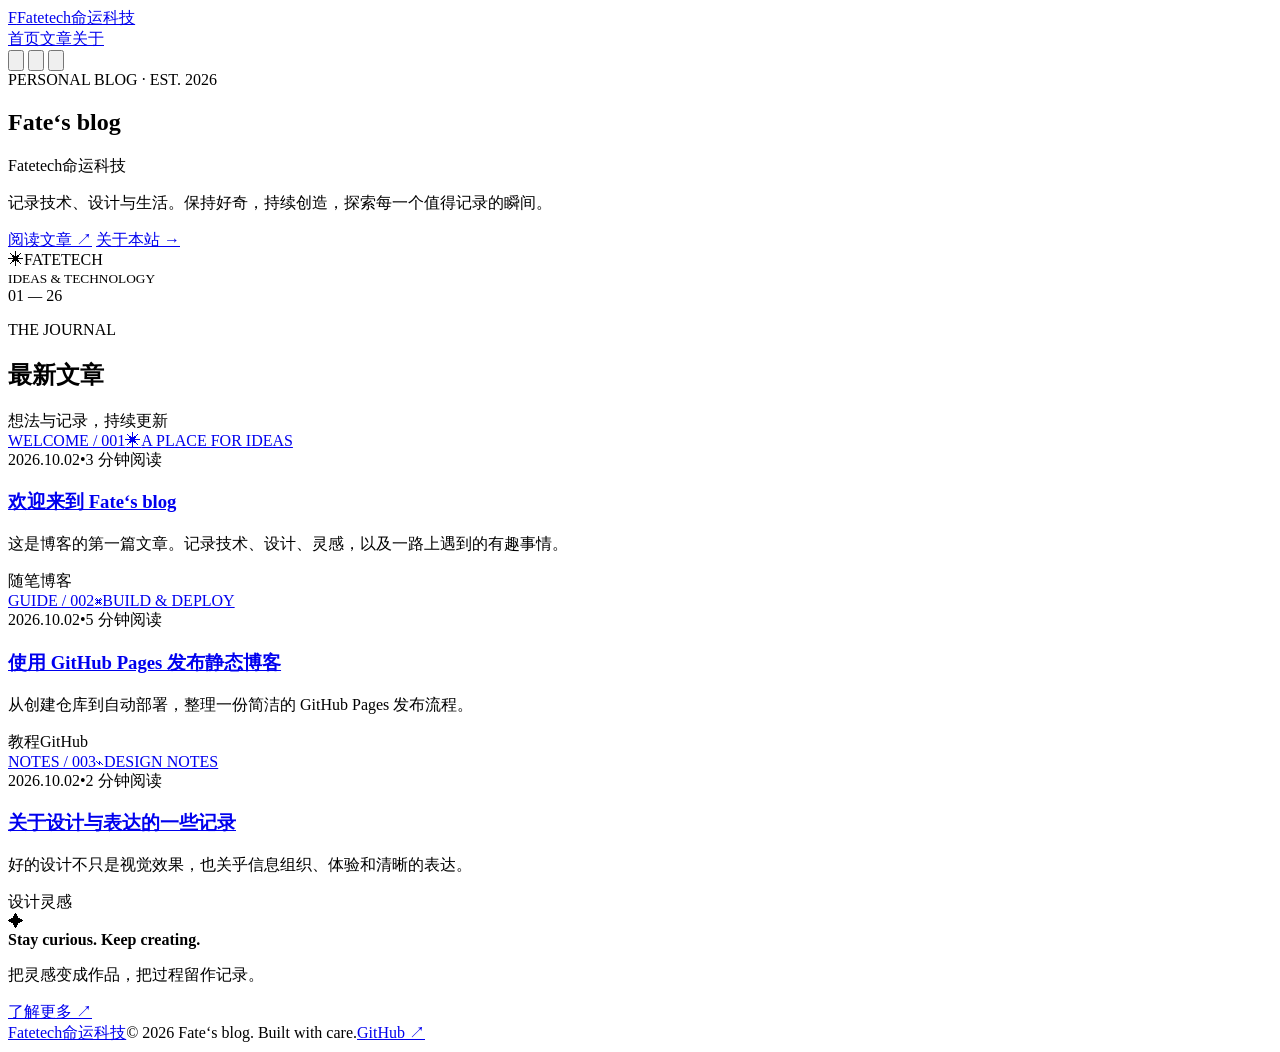
==== index.html @ e9076ceb "Update index.html" ====
<!doctype html>
<html lang="zh-CN">
<head>
  <meta charset="utf-8">
  <meta name="viewport" content="width=device-width,initial-scale=1">
  <meta name="theme-color" content="#f5f6fa">
  <meta name="description" content="Fate's blog - Fatetech命运科技，记录技术、设计与生活。">
  <title>Fate's blog-Fatetech命运科技</title>
  <link rel="icon" href="assets/favicon.svg" type="image/svg+xml">
  <link rel="stylesheet" href="assets/css/style.css">
</head>
<body>
  <div class="ambient ambient-one"></div><div class="ambient ambient-two"></div>
  <header class="site-header">
    <a class="brand" href="./" aria-label="Fatetech命运科技首页">
      <span class="brand-mark">F</span><span>Fatetech命运科技</span>
    </a>
    <nav class="nav" aria-label="主导航">
      <a class="active" href="./">首页</a><a href="#articles">文章</a><a href="about.html">关于</a>
    </nav>
    <div class="header-actions">
      <button class="icon-button" id="search-toggle" aria-label="搜索文章" title="搜索"><svg viewBox="0 0 24 24"><circle cx="10.8" cy="10.8" r="6.8"/><path d="m16 16 5 5"/></svg></button>
      <button class="icon-button" id="theme-toggle" aria-label="切换主题" title="切换主题"><svg viewBox="0 0 24 24"><path d="M20.2 15.2A8.4 8.4 0 0 1 8.8 3.8 8.5 8.5 0 1 0 20.2 15.2Z"/></svg></button>
      <button class="menu-button" id="menu-toggle" aria-label="打开菜单"><svg viewBox="0 0 24 24" aria-hidden="true"><path d="M4 7h16M4 12h16M4 17h16" fill="none" stroke="currentColor" stroke-width="1.8" stroke-linecap="round"/></svg></button>
    </div>
  </header>
  <main class="container">
    <section class="hero">
      <div class="hero-copy">
        <div class="eyebrow"><span class="status-dot"></span> PERSONAL BLOG · EST. 2026</div>
        <h1>Fate‘s <span>blog</span></h1>
        <p class="hero-subtitle">Fatetech命运科技</p>
        <p class="hero-desc">记录技术、设计与生活。保持好奇，持续创造，探索每一个值得记录的瞬间。</p>
        <div class="hero-links">
          <a class="primary-link" href="#articles">阅读文章 <span>↗</span></a>
          <a class="text-link" href="about.html">关于本站 <span>→</span></a>
        </div>
      </div>
      <div class="hero-art" aria-hidden="true">
        <div class="orb orb-large"></div><div class="orb orb-small"></div>
        <div class="orbit orbit-a"></div><div class="orbit orbit-b"></div>
        <div class="art-label"><span class="art-symbol">✳</span><span>FATETECH<br><small>IDEAS & TECHNOLOGY</small></span></div>
        <div class="art-index">01 <i>—</i> 26</div>
      </div>
    </section>
    <section class="content-section" id="articles">
      <div class="section-heading"><div><p class="eyebrow">THE JOURNAL</p><h2>最新文章</h2></div><span class="section-note">想法与记录，持续更新</span></div>
      <div class="search-panel" id="search-panel" hidden><input id="search-input" type="search" placeholder="搜索文章标题、摘要或标签…" autocomplete="off"><button id="search-clear" aria-label="清除搜索">×</button></div>
      <div class="article-grid" id="article-grid">
        <article class="article-card featured">
          <a class="card-cover cover-violet" href="posts/welcome.html"><span class="cover-kicker">WELCOME / 001</span><span class="cover-glyph">✳</span><span class="cover-caption">A PLACE FOR IDEAS</span></a>
          <div class="card-body"><div class="card-meta"><span>2026.10.02</span><span class="meta-dot">•</span><span>3 分钟阅读</span></div><h3><a href="posts/welcome.html">欢迎来到 Fate‘s blog</a></h3><p>这是博客的第一篇文章。记录技术、设计、灵感，以及一路上遇到的有趣事情。</p><div class="tag-row"><span>随笔</span><span>博客</span></div></div>
        </article>
        <article class="article-card">
          <a class="card-cover cover-blue" href="posts/github-pages.html"><span class="cover-kicker">GUIDE / 002</span><span class="cover-glyph">⌘</span><span class="cover-caption">BUILD & DEPLOY</span></a>
          <div class="card-body"><div class="card-meta"><span>2026.10.02</span><span class="meta-dot">•</span><span>5 分钟阅读</span></div><h3><a href="posts/github-pages.html">使用 GitHub Pages 发布静态博客</a></h3><p>从创建仓库到自动部署，整理一份简洁的 GitHub Pages 发布流程。</p><div class="tag-row"><span>教程</span><span>GitHub</span></div></div>
        </article>
        <article class="article-card">
          <a class="card-cover cover-green" href="posts/design-notes.html"><span class="cover-kicker">NOTES / 003</span><span class="cover-glyph">⌁</span><span class="cover-caption">DESIGN NOTES</span></a>
          <div class="card-body"><div class="card-meta"><span>2026.10.02</span><span class="meta-dot">•</span><span>2 分钟阅读</span></div><h3><a href="posts/design-notes.html">关于设计与表达的一些记录</a></h3><p>好的设计不只是视觉效果，也关乎信息组织、体验和清晰的表达。</p><div class="tag-row"><span>设计</span><span>灵感</span></div></div>
        </article>
      </div>
      <p class="empty-state" id="empty-state" hidden>没有找到匹配的文章。</p>
    </section>
    <section class="bottom-note"><span class="note-icon">✦</span><div><strong>Stay curious. Keep creating.</strong><p>把灵感变成作品，把过程留作记录。</p></div><a href="about.html">了解更多 <span>↗</span></a></section>
  </main>
  <footer class="site-footer"><a class="footer-brand" href="./">Fatetech命运科技</a><span>© 2026 Fate‘s blog. Built with care.</span><a href="https://github.com/" target="_blank" rel="noreferrer">GitHub ↗</a></footer>
  <script src="assets/js/main.js"></script>
</body>
</html>
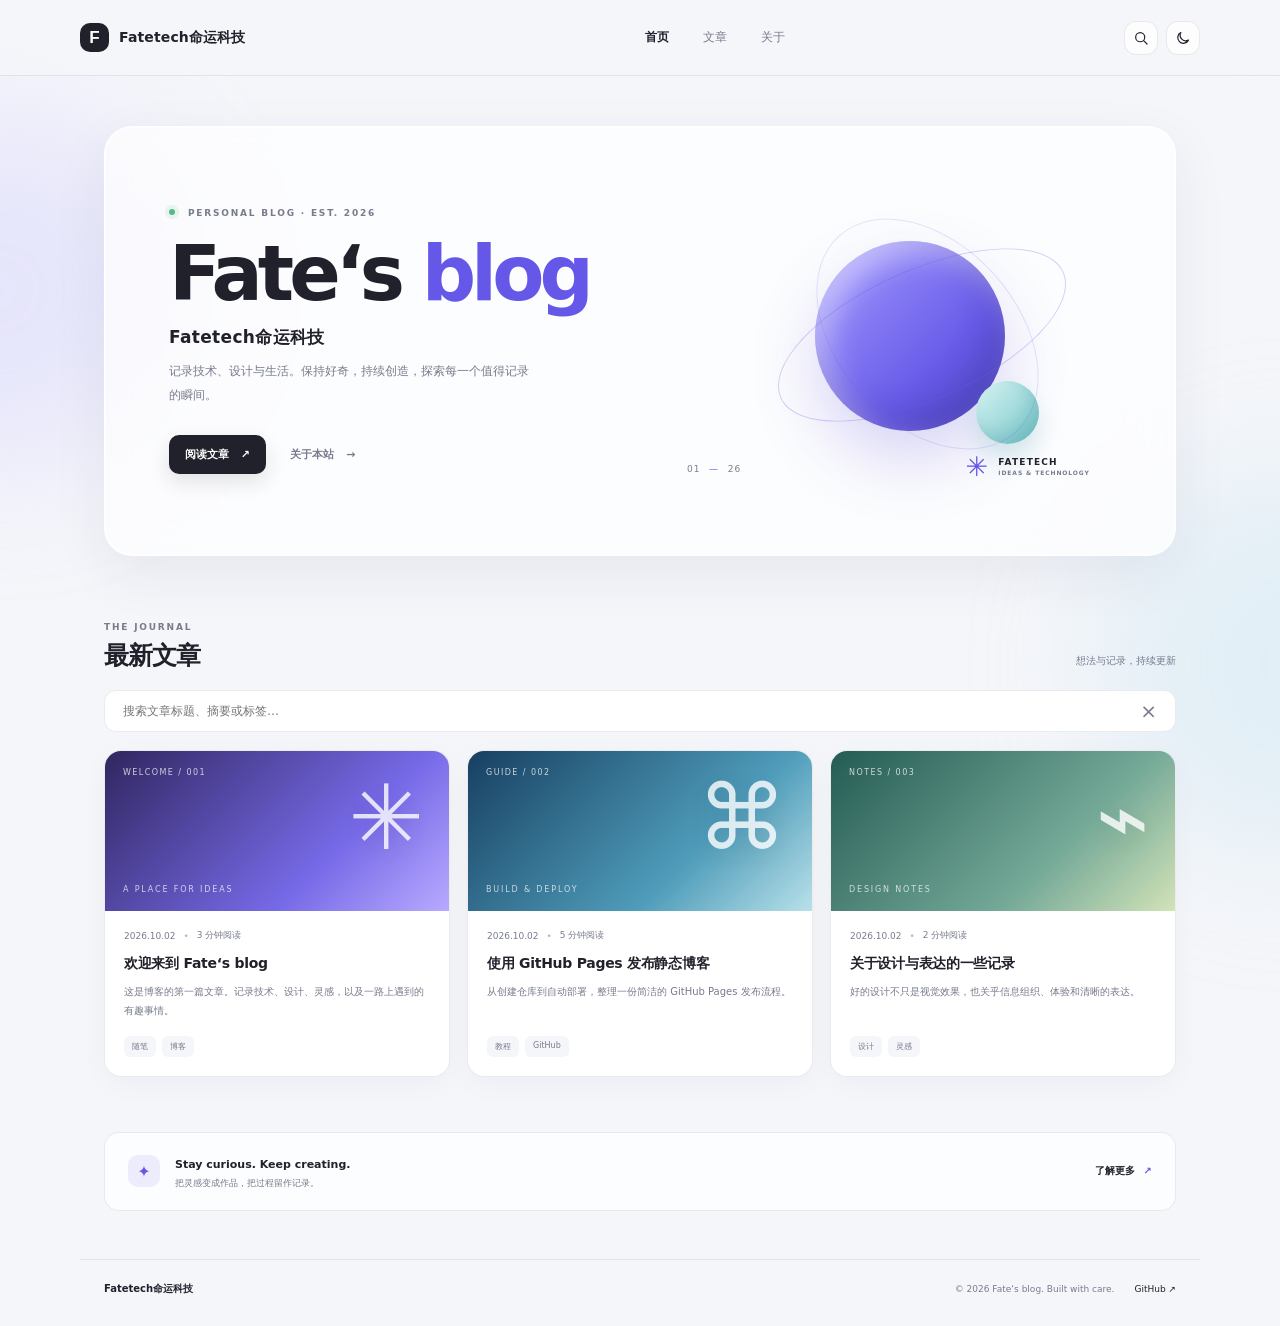
==== commit 37de1689: "初次上传所有文件" ====
--- a/index.html
+++ b/index.html
@@ -5,7 +5,7 @@
   <meta name="viewport" content="width=device-width,initial-scale=1">
   <meta name="theme-color" content="#f5f6fa">
   <meta name="description" content="Fate's blog - Fatetech命运科技，记录技术、设计与生活。">
-  <title>Fate's blog-Fatetech命运科技</title>
+  <title>Fate‘s blog-Fatetech命运科技</title>
   <link rel="icon" href="assets/favicon.svg" type="image/svg+xml">
   <link rel="stylesheet" href="assets/css/style.css">
 </head>
--- a/assets/css/style.css
+++ b/assets/css/style.css
@@ -0,0 +1,13 @@
+:root{--bg:#f5f6fa;--surface:rgba(255,255,255,.72);--card:#fff;--text:#20212b;--muted:#777b8d;--line:rgba(37,39,55,.09);--accent:#6558e8;--shadow:0 18px 55px rgba(42,43,78,.07);--header:rgba(245,246,250,.76)}
+*{box-sizing:border-box}html{scroll-behavior:smooth}body{margin:0;background:var(--bg);color:var(--text);font-family:"HarmonyOS Sans SC","HarmonyOS Sans","鸿蒙黑体","Microsoft YaHei",system-ui,-apple-system,BlinkMacSystemFont,"Segoe UI",sans-serif;min-height:100vh;position:relative;overflow-x:hidden}a{color:inherit;text-decoration:none}button,input{font:inherit}.ambient{position:absolute;pointer-events:none;filter:blur(70px);opacity:.25;border-radius:50%;z-index:-1}.ambient-one{width:360px;height:360px;background:#b9b4ff;top:110px;left:-180px}.ambient-two{width:390px;height:390px;background:#a9d9e9;right:-210px;top:470px}.site-header{height:76px;display:flex;align-items:center;justify-content:space-between;padding:0 max(calc((100vw - 1120px)/2),5.5%);position:sticky;top:0;z-index:10;background:var(--header);backdrop-filter:blur(18px);border-bottom:1px solid var(--line)}.brand{display:flex;align-items:center;gap:10px;font-size:14px;font-weight:700;letter-spacing:.01em}.brand-mark{display:grid;place-items:center;width:29px;height:29px;border-radius:10px;background:var(--text);color:#fff;font-size:17px;font-weight:700}.nav{display:flex;gap:34px;margin-left:60px}.nav a{font-size:12px;color:var(--muted);transition:.2s}.nav a:hover,.nav a.active{color:var(--text)}.nav a.active{font-weight:700}.header-actions{display:flex;gap:8px}.icon-button,.menu-button{width:34px;height:34px;border:1px solid var(--line);border-radius:11px;background:var(--surface);display:grid;place-items:center;color:var(--text);cursor:pointer;transition:.2s}.icon-button:hover{transform:translateY(-2px);box-shadow:var(--shadow)}.icon-button svg{width:16px;height:16px;fill:none;stroke:currentColor;stroke-width:1.7;stroke-linecap:round;stroke-linejoin:round}.menu-button{display:none}.container{max-width:1120px;margin:0 auto;padding:0 24px}.hero{min-height:430px;margin:50px 0 66px;padding:58px 64px;display:grid;grid-template-columns:1.1fr .9fr;align-items:center;background:var(--surface);border:1px solid rgba(255,255,255,.9);border-radius:28px;box-shadow:var(--shadow);overflow:hidden;position:relative;backdrop-filter:blur(20px)}.hero:after{content:"";position:absolute;inset:0;border:1px solid rgba(255,255,255,.45);border-radius:inherit;pointer-events:none}.eyebrow{font-size:9px;font-weight:700;letter-spacing:.2em;color:var(--muted);margin:0 0 19px}.status-dot{display:inline-block;width:6px;height:6px;background:#54b88b;border-radius:50%;margin:0 8px 1px 0;box-shadow:0 0 0 4px rgba(84,184,139,.12)}h1{font-size:clamp(48px,6vw,76px);letter-spacing:-.065em;line-height:.98;margin:0;font-weight:700}h1 span{color:var(--accent)}.hero-subtitle{font-size:17px;font-weight:600;letter-spacing:.02em;margin:15px 0 10px}.hero-desc{font-size:12px;color:var(--muted);line-height:2;max-width:365px;margin:0}.hero-links{display:flex;align-items:center;gap:24px;margin-top:28px;font-size:11px;font-weight:600}.primary-link{background:var(--text);color:#fff;border-radius:10px;padding:12px 16px;box-shadow:0 8px 20px rgba(32,33,43,.12);transition:.2s}.primary-link:hover{transform:translateY(-2px)}.primary-link span,.text-link span{margin-left:8px}.text-link{color:var(--muted)}.hero-art{height:290px;position:relative;display:grid;place-items:center}.orb{position:absolute;border-radius:50%;background:linear-gradient(135deg,#a69dff,#685be9 65%,#5047bf);box-shadow:inset -16px -18px 32px rgba(35,27,126,.2),inset 12px 12px 30px rgba(255,255,255,.45),0 30px 65px rgba(93,81,218,.23)}.orb-large{width:190px;height:190px;right:25%;top:45px}.orb-small{width:63px;height:63px;background:linear-gradient(135deg,#d8f3f3,#75c6c8);right:17%;top:185px;box-shadow:inset -8px -9px 15px rgba(20,100,110,.14),0 15px 25px rgba(50,150,160,.2)}.orbit{position:absolute;border:1px solid rgba(103,91,232,.28);border-radius:50%;transform:rotate(-24deg)}.orbit-a{width:310px;height:130px;right:8%;top:74px}.orbit-b{width:265px;height:180px;right:12%;top:48px;transform:rotate(48deg);border-color:rgba(103,91,232,.17)}.art-label{position:absolute;right:5%;bottom:4px;display:flex;align-items:center;gap:9px;font-size:9px;letter-spacing:.13em;font-weight:700}.art-label small{font-size:6px;color:var(--muted);letter-spacing:.15em}.art-symbol{font-size:27px;color:var(--accent)}.art-index{position:absolute;left:0;bottom:12px;font-size:9px;color:var(--muted);letter-spacing:.1em}.art-index i{font-style:normal;margin:0 5px;color:var(--accent)}.content-section{margin-bottom:55px}.section-heading{display:flex;justify-content:space-between;align-items:end;margin-bottom:23px}.section-heading .eyebrow{margin-bottom:7px}.section-heading h2{font-size:25px;letter-spacing:-.04em;margin:0}.section-note{font-size:10px;color:var(--muted);padding-bottom:4px}.article-grid{display:grid;grid-template-columns:repeat(3,1fr);gap:17px}.article-card{background:var(--card);border:1px solid var(--line);border-radius:17px;overflow:hidden;box-shadow:0 7px 28px rgba(35,36,60,.035);transition:transform .25s,box-shadow .25s}.article-card:hover{transform:translateY(-5px);box-shadow:var(--shadow)}.card-cover{height:160px;display:block;position:relative;overflow:hidden;color:#fff}.cover-violet{background:linear-gradient(135deg,#30265f,#7669e7 65%,#b8aaff)}.cover-blue{background:linear-gradient(135deg,#173f61,#4f9cba 65%,#b8e1e9)}.cover-green{background:linear-gradient(135deg,#245b53,#74a998 65%,#d2e3b8)}.cover-kicker{position:absolute;top:17px;left:18px;font-size:8px;letter-spacing:.18em;opacity:.75}.cover-glyph{position:absolute;right:25px;top:22px;font-size:90px;line-height:1;font-weight:400;opacity:.8;text-shadow:0 8px 30px rgba(0,0,0,.12);transition:transform .4s}.article-card:hover .cover-glyph{transform:rotate(18deg) scale(1.08)}.cover-caption{position:absolute;bottom:17px;left:18px;font-size:8px;letter-spacing:.23em;opacity:.72}.card-body{padding:18px 19px 19px}.card-meta{font-size:9px;color:var(--muted);display:flex;gap:8px;align-items:center}.meta-dot{color:#b5b7c2}h3{font-size:14px;line-height:1.55;margin:11px 0 7px;letter-spacing:-.02em}h3 a:hover{color:var(--accent)}.card-body p{font-size:10px;line-height:1.9;color:var(--muted);margin:0;min-height:38px}.tag-row{display:flex;gap:6px;margin-top:16px}.tag-row span{font-size:8px;padding:5px 8px;border-radius:6px;background:var(--bg);color:var(--muted)}.search-panel{display:flex;align-items:center;margin:-5px 0 18px;padding:7px 12px;border:1px solid var(--line);border-radius:12px;background:var(--card)}.search-panel input{border:0;outline:0;background:transparent;color:var(--text);font-size:12px;flex:1;padding:6px}.search-panel button{border:0;background:transparent;color:var(--muted);font-size:20px;cursor:pointer}.empty-state{font-size:12px;color:var(--muted);text-align:center;padding:35px}.bottom-note{display:flex;align-items:center;gap:15px;padding:20px 23px;margin-bottom:48px;border:1px solid var(--line);background:var(--surface);border-radius:15px}.note-icon{width:32px;height:32px;display:grid;place-items:center;background:rgba(101,88,232,.1);color:var(--accent);border-radius:10px}.bottom-note strong{font-size:11px}.bottom-note p{font-size:9px;color:var(--muted);margin:5px 0 0}.bottom-note>a{margin-left:auto;font-size:10px;font-weight:600}.bottom-note>a span{color:var(--accent);margin-left:5px}.site-footer{max-width:1120px;margin:auto;padding:22px 24px 30px;border-top:1px solid var(--line);display:flex;align-items:center;gap:20px;color:var(--muted);font-size:9px}.footer-brand{font-size:10px;font-weight:700;color:var(--text)}.site-footer span{margin-left:auto}.site-footer>a:last-child{color:var(--text)}.page-shell{max-width:780px;margin:70px auto 100px;padding:0 24px}.page-card{background:var(--surface);border:1px solid var(--line);border-radius:22px;padding:42px;box-shadow:var(--shadow)}.page-card h1{font-size:38px;letter-spacing:-.04em;line-height:1.2;margin-bottom:16px}.page-card .lead{color:var(--muted);font-size:13px;line-height:2}.article-content{font-size:13px;line-height:2.1;color:var(--text)}.article-content h2{font-size:20px;margin-top:28px}.article-content a{color:var(--accent);text-decoration:underline}.article-content code{background:var(--bg);padding:2px 5px;border-radius:5px}.back-link{font-size:11px;color:var(--muted);display:inline-block;margin-bottom:25px}.page-meta{font-size:10px;color:var(--muted);margin-bottom:25px}
+body.dark{--bg:#15161d;--surface:rgba(35,36,47,.78);--card:#22232d;--text:#f0f0f5;--muted:#a1a3b2;--line:rgba(255,255,255,.09);--accent:#a69bff;--shadow:0 18px 55px rgba(0,0,0,.2);--header:rgba(21,22,29,.78)}body.dark .brand-mark{background:#f0f0f5;color:#20212b}body.dark .primary-link{background:#f0f0f5;color:#20212b}body.dark .tag-row span{background:#30313c}body.dark .hero{border-color:rgba(255,255,255,.06)}
+@media(max-width:760px){.site-header{height:64px;padding:0 20px}.nav{display:none;position:absolute;top:63px;left:12px;right:12px;margin:0;padding:16px;background:var(--card);border:1px solid var(--line);border-radius:14px;box-shadow:var(--shadow);flex-direction:column;gap:17px}.nav.open{display:flex}.nav a{font-size:13px}.menu-button{display:grid}.container{padding:0 18px}.hero{margin:25px 0 48px;padding:35px 27px 20px;grid-template-columns:1fr;min-height:0;border-radius:22px}.hero-art{height:230px;margin-top:3px}.orb-large{width:150px;height:150px;right:29%;top:35px}.orb-small{right:20%;top:143px;width:48px;height:48px}.orbit-a{width:260px;height:110px;right:9%;top:54px}.orbit-b{width:225px;height:150px;right:13%;top:35px}.art-label{right:0;bottom:0}.art-index{bottom:6px}.article-grid{grid-template-columns:1fr;gap:13px}.card-cover{height:155px}.section-heading h2{font-size:23px}.section-note{font-size:9px}.bottom-note{padding:17px;gap:10px}.bottom-note>a{font-size:9px}.site-footer{padding:20px 18px 25px;gap:10px;flex-wrap:wrap}.site-footer span{margin-left:auto}.page-shell{margin:35px auto 70px;padding:0 18px}.page-card{padding:28px 23px}.page-card h1{font-size:31px}}
+@media(prefers-reduced-motion:reduce){*,*:before,*:after{scroll-behavior:auto!important;transition:none!important}}
+
+/* HarmonyOS-inspired typography and icon treatment */
+:root{--icon-stroke:1.8}
+.icon-button,.menu-button{border-radius:12px;transition:background .2s ease,border-color .2s ease,transform .2s ease}
+.icon-button svg{stroke-width:var(--icon-stroke)}
+.brand-mark{font-family:"HarmonyOS Sans SC","HarmonyOS Sans","Microsoft YaHei",sans-serif;font-weight:800;border-radius:10px}
+
+.menu-button svg{width:17px;height:17px}
